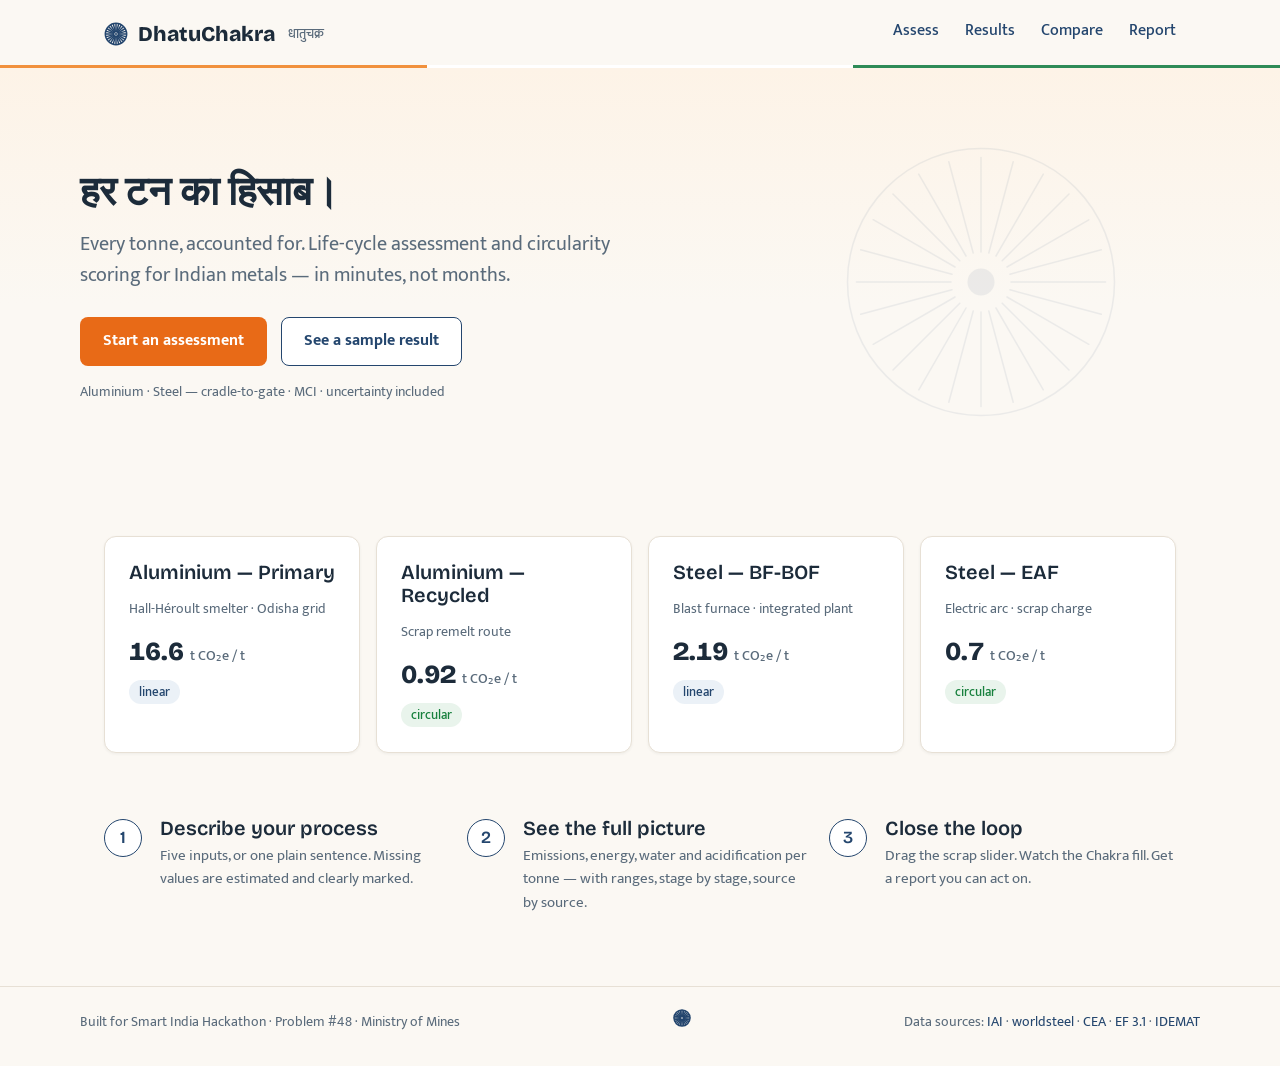
==== prototype/index.html @ 699bd493 "Internal round: DhatuChakra prototype, specs, and PPT build script - prototype/: 5-page offline HTML" ====
<!DOCTYPE html>
<html lang="en">
<head>
<meta charset="UTF-8">
<meta name="viewport" content="width=device-width, initial-scale=1.0">
<title>DhatuChakra — हर टन का हिसाब</title>
<link rel="stylesheet" href="assets/fonts/fonts.css">
<link rel="stylesheet" href="css/theme.css">
</head>
<body>

<header class="site-header">
  <div class="wrap">
    <a class="brand" href="index.html">
      <span class="chakra-mark" data-size="24"></span>
      <span class="word">DhatuChakra</span><span class="dev">धातुचक्र</span>
    </a>
    <nav class="nav">
      <a href="assess.html">Assess</a>
      <a href="results.html">Results</a>
      <a href="compare.html">Compare</a>
      <a href="report.html">Report</a>
    </nav>
  </div>
</header>
<div class="flag-band"><span></span><span></span><span></span></div>

<section class="hero">
  <div class="wrap inner">
    <div>
      <h1>हर टन का हिसाब।</h1>
      <p class="sub">Every tonne, accounted for. Life-cycle assessment and circularity scoring for Indian metals — in minutes, not months.</p>
      <div class="cta">
        <a class="btn btn-primary" href="assess.html">Start an assessment</a>
        <a class="btn btn-secondary" href="results.html" id="sampleBtn">See a sample result</a>
      </div>
      <p class="small quiet">Aluminium · Steel — cradle-to-gate · MCI · uncertainty included</p>
    </div>
    <div class="watermark chakra-mark" data-size="300"></div>
  </div>
</section>

<main class="wrap">
  <section class="mt-40">
    <div class="grid-4" id="presets"></div>
  </section>

  <section class="mt-64">
    <div class="grid-3 steps">
      <div class="step">
        <span class="n">1</span>
        <h3>Describe your process</h3>
        <p>Five inputs, or one plain sentence. Missing values are estimated and clearly marked.</p>
      </div>
      <div class="step">
        <span class="n">2</span>
        <h3>See the full picture</h3>
        <p>Emissions, energy, water and acidification per tonne — with ranges, stage by stage, source by source.</p>
      </div>
      <div class="step">
        <span class="n">3</span>
        <h3>Close the loop</h3>
        <p>Drag the scrap slider. Watch the Chakra fill. Get a report you can act on.</p>
      </div>
    </div>
  </section>
</main>

<footer class="site-footer">
  <div class="wrap inner">
    <p>Built for Smart India Hackathon · Problem #48 · Ministry of Mines</p>
    <span class="chakra-mark" data-size="18"></span>
    <p>Data sources:
      <a href="https://international-aluminium.org" target="_blank" rel="noopener">IAI</a> ·
      <a href="https://worldsteel.org" target="_blank" rel="noopener">worldsteel</a> ·
      <a href="https://cea.nic.in" target="_blank" rel="noopener">CEA</a> ·
      <a href="https://eplca.jrc.ec.europa.eu" target="_blank" rel="noopener">EF 3.1</a> ·
      <a href="https://www.idematapp.com" target="_blank" rel="noopener">IDEMAT</a></p>
  </div>
</footer>

<script src="js/data.js"></script>
<script src="js/calc.js"></script>
<script src="js/ui.js"></script>
<script>
(function () {
  const wrap = DC.$("#presets");
  wrap.innerHTML = DC.PRESETS.map(p => {
    const st = { metal: p.metal, region: p.region, r: p.r, cr: p.cr, s: p.s, elecOverride: null };
    const gwpT = DC.tonnes(DC.compute(st).gwp);
    const chipCls = p.chip === "circular" ? "chip green" : "chip";
    return `<div class="card preset" data-id="${p.id}">
      <h3>${p.title}</h3>
      <p class="route">${p.sub}</p>
      <p class="num">${DC.sig3(gwpT)} <small>t CO₂e / t</small></p>
      <p class="mt-8"><span class="${chipCls}">${p.chip}</span></p>
    </div>`;
  }).join("");
  wrap.addEventListener("click", e => {
    const card = e.target.closest(".preset");
    if (!card) return;
    DC.applyPreset(parseInt(card.dataset.id, 10));
    location.href = "results.html";
  });
  DC.$("#sampleBtn").addEventListener("click", () => DC.applyPreset(1));
})();
</script>
</body>
</html>
---- prototype/assets/fonts/fonts.css ----
/* vietnamese */
@font-face {
  font-family: 'Bricolage Grotesque';
  font-style: normal;
  font-weight: 600;
  font-stretch: 100%;
  font-display: swap;
  src: url(f2.woff2) format('woff2');
  unicode-range: U+0102-0103, U+0110-0111, U+0128-0129, U+0168-0169, U+01A0-01A1, U+01AF-01B0, U+0300-0301, U+0303-0304, U+0308-0309, U+0323, U+0329, U+1EA0-1EF9, U+20AB;
}
/* latin-ext */
@font-face {
  font-family: 'Bricolage Grotesque';
  font-style: normal;
  font-weight: 600;
  font-stretch: 100%;
  font-display: swap;
  src: url(f3.woff2) format('woff2');
  unicode-range: U+0100-02BA, U+02BD-02C5, U+02C7-02CC, U+02CE-02D7, U+02DD-02FF, U+0304, U+0308, U+0329, U+1D00-1DBF, U+1E00-1E9F, U+1EF2-1EFF, U+2020, U+20A0-20AB, U+20AD-20C0, U+2113, U+2C60-2C7F, U+A720-A7FF;
}
/* latin */
@font-face {
  font-family: 'Bricolage Grotesque';
  font-style: normal;
  font-weight: 600;
  font-stretch: 100%;
  font-display: swap;
  src: url(f1.woff2) format('woff2');
  unicode-range: U+0000-00FF, U+0131, U+0152-0153, U+02BB-02BC, U+02C6, U+02DA, U+02DC, U+0304, U+0308, U+0329, U+2000-206F, U+20AC, U+2122, U+2191, U+2193, U+2212, U+2215, U+FEFF, U+FFFD;
}
/* vietnamese */
@font-face {
  font-family: 'Bricolage Grotesque';
  font-style: normal;
  font-weight: 800;
  font-stretch: 100%;
  font-display: swap;
  src: url(f2.woff2) format('woff2');
  unicode-range: U+0102-0103, U+0110-0111, U+0128-0129, U+0168-0169, U+01A0-01A1, U+01AF-01B0, U+0300-0301, U+0303-0304, U+0308-0309, U+0323, U+0329, U+1EA0-1EF9, U+20AB;
}
/* latin-ext */
@font-face {
  font-family: 'Bricolage Grotesque';
  font-style: normal;
  font-weight: 800;
  font-stretch: 100%;
  font-display: swap;
  src: url(f3.woff2) format('woff2');
  unicode-range: U+0100-02BA, U+02BD-02C5, U+02C7-02CC, U+02CE-02D7, U+02DD-02FF, U+0304, U+0308, U+0329, U+1D00-1DBF, U+1E00-1E9F, U+1EF2-1EFF, U+2020, U+20A0-20AB, U+20AD-20C0, U+2113, U+2C60-2C7F, U+A720-A7FF;
}
/* latin */
@font-face {
  font-family: 'Bricolage Grotesque';
  font-style: normal;
  font-weight: 800;
  font-stretch: 100%;
  font-display: swap;
  src: url(f1.woff2) format('woff2');
  unicode-range: U+0000-00FF, U+0131, U+0152-0153, U+02BB-02BC, U+02C6, U+02DA, U+02DC, U+0304, U+0308, U+0329, U+2000-206F, U+20AC, U+2122, U+2191, U+2193, U+2212, U+2215, U+FEFF, U+FFFD;
}
/* devanagari */
@font-face {
  font-family: 'Mukta';
  font-style: normal;
  font-weight: 400;
  font-display: swap;
  src: url(f10.woff2) format('woff2');
  unicode-range: U+0900-097F, U+1CD0-1CF9, U+200C-200D, U+20A8, U+20B9, U+20F0, U+25CC, U+A830-A839, U+A8E0-A8FF, U+11B00-11B09;
}
/* latin-ext */
@font-face {
  font-family: 'Mukta';
  font-style: normal;
  font-weight: 400;
  font-display: swap;
  src: url(f12.woff2) format('woff2');
  unicode-range: U+0100-02BA, U+02BD-02C5, U+02C7-02CC, U+02CE-02D7, U+02DD-02FF, U+0304, U+0308, U+0329, U+1D00-1DBF, U+1E00-1E9F, U+1EF2-1EFF, U+2020, U+20A0-20AB, U+20AD-20C0, U+2113, U+2C60-2C7F, U+A720-A7FF;
}
/* latin */
@font-face {
  font-family: 'Mukta';
  font-style: normal;
  font-weight: 400;
  font-display: swap;
  src: url(f11.woff2) format('woff2');
  unicode-range: U+0000-00FF, U+0131, U+0152-0153, U+02BB-02BC, U+02C6, U+02DA, U+02DC, U+0304, U+0308, U+0329, U+2000-206F, U+20AC, U+2122, U+2191, U+2193, U+2212, U+2215, U+FEFF, U+FFFD;
}
/* devanagari */
@font-face {
  font-family: 'Mukta';
  font-style: normal;
  font-weight: 500;
  font-display: swap;
  src: url(f5.woff2) format('woff2');
  unicode-range: U+0900-097F, U+1CD0-1CF9, U+200C-200D, U+20A8, U+20B9, U+20F0, U+25CC, U+A830-A839, U+A8E0-A8FF, U+11B00-11B09;
}
/* latin-ext */
@font-face {
  font-family: 'Mukta';
  font-style: normal;
  font-weight: 500;
  font-display: swap;
  src: url(f4.woff2) format('woff2');
  unicode-range: U+0100-02BA, U+02BD-02C5, U+02C7-02CC, U+02CE-02D7, U+02DD-02FF, U+0304, U+0308, U+0329, U+1D00-1DBF, U+1E00-1E9F, U+1EF2-1EFF, U+2020, U+20A0-20AB, U+20AD-20C0, U+2113, U+2C60-2C7F, U+A720-A7FF;
}
/* latin */
@font-face {
  font-family: 'Mukta';
  font-style: normal;
  font-weight: 500;
  font-display: swap;
  src: url(f6.woff2) format('woff2');
  unicode-range: U+0000-00FF, U+0131, U+0152-0153, U+02BB-02BC, U+02C6, U+02DA, U+02DC, U+0304, U+0308, U+0329, U+2000-206F, U+20AC, U+2122, U+2191, U+2193, U+2212, U+2215, U+FEFF, U+FFFD;
}
/* devanagari */
@font-face {
  font-family: 'Mukta';
  font-style: normal;
  font-weight: 700;
  font-display: swap;
  src: url(f8.woff2) format('woff2');
  unicode-range: U+0900-097F, U+1CD0-1CF9, U+200C-200D, U+20A8, U+20B9, U+20F0, U+25CC, U+A830-A839, U+A8E0-A8FF, U+11B00-11B09;
}
/* latin-ext */
@font-face {
  font-family: 'Mukta';
  font-style: normal;
  font-weight: 700;
  font-display: swap;
  src: url(f7.woff2) format('woff2');
  unicode-range: U+0100-02BA, U+02BD-02C5, U+02C7-02CC, U+02CE-02D7, U+02DD-02FF, U+0304, U+0308, U+0329, U+1D00-1DBF, U+1E00-1E9F, U+1EF2-1EFF, U+2020, U+20A0-20AB, U+20AD-20C0, U+2113, U+2C60-2C7F, U+A720-A7FF;
}
/* latin */
@font-face {
  font-family: 'Mukta';
  font-style: normal;
  font-weight: 700;
  font-display: swap;
  src: url(f9.woff2) format('woff2');
  unicode-range: U+0000-00FF, U+0131, U+0152-0153, U+02BB-02BC, U+02C6, U+02DA, U+02DC, U+0304, U+0308, U+0329, U+2000-206F, U+20AC, U+2122, U+2191, U+2193, U+2212, U+2215, U+FEFF, U+FFFD;
}
---- prototype/css/theme.css ----
/* DhatuChakra — theme.css. Single source of visual truth (see DESIGN.md). */

:root {
  /* Paper & ink */
  --paper:      #FBF8F3;
  --card:       #FFFFFF;
  --ink:        #1C2B3A;
  --ink-soft:   #5A6B7B;
  --line:       #E7E0D5;

  /* Tricolor, tuned for UI */
  --saffron:      #E86A17;
  --saffron-deep: #B84E0A;
  --saffron-wash: #FCEFE3;
  --green:        #17803D;
  --green-wash:   #E9F4EC;
  --navy:         #24466E;
  --navy-wash:    #EBF1F7;

  /* Data (charts only) */
  --bad:        #C03D2E;
  --neutral-1:  #C9A227;
  --neutral-2:  #7B8B99;

  --radius: 8px;
  --radius-card: 12px;
  --shadow: 0 1px 3px rgba(28,43,58,.06);
  --font-display: "Bricolage Grotesque", "Trebuchet MS", sans-serif;
  --font-body: "Mukta", "Nirmala UI", "Segoe UI", sans-serif;
}

* { margin: 0; padding: 0; box-sizing: border-box; }

html { font-size: 16px; }
body {
  background: var(--paper);
  color: var(--ink);
  font-family: var(--font-body);
  line-height: 1.55;
  -webkit-font-smoothing: antialiased;
}

h1, h2, h3 { font-family: var(--font-display); line-height: 1.15; color: var(--ink); }
h1 { font-size: 40px; font-weight: 800; }
h2 { font-size: 28px; font-weight: 600; }
h3 { font-size: 20px; font-weight: 600; }
.small { font-size: 13.5px; color: var(--ink-soft); }
a { color: var(--navy); text-decoration: none; }
a:hover { text-decoration: underline; }

.wrap { max-width: 1120px; margin: 0 auto; padding: 0 24px; }

/* ---------- Header ---------- */
.site-header { background: var(--paper); }
.site-header .wrap {
  display: flex; align-items: center; justify-content: space-between;
  padding-top: 18px; padding-bottom: 14px;
}
.brand { display: flex; align-items: center; gap: 10px; color: var(--ink); }
.brand:hover { text-decoration: none; }
.brand svg { display: block; }
.brand .word { font-family: var(--font-display); font-weight: 800; font-size: 21px; letter-spacing: -.01em; }
.brand .dev { font-family: var(--font-body); font-weight: 500; font-size: 13px; color: var(--ink-soft); margin-left: 2px; }
.nav { display: flex; gap: 26px; }
.nav a { font-weight: 500; color: var(--navy); padding-bottom: 3px; border-bottom: 2px solid transparent; }
.nav a:hover { text-decoration: none; border-bottom-color: var(--line); }
.nav a.active { border-bottom-color: var(--saffron); }
.flag-band { height: 3px; display: flex; }
.flag-band span { flex: 1; }
.flag-band span:nth-child(1) { background: #F1913D; }
.flag-band span:nth-child(2) { background: #FFFFFF; }
.flag-band span:nth-child(3) { background: #2E8B57; }

/* ---------- Footer ---------- */
.site-footer { margin-top: 72px; border-top: 1px solid var(--line); }
.site-footer .inner {
  display: flex; align-items: center; justify-content: space-between; gap: 16px;
  padding: 22px 0 30px; flex-wrap: wrap;
}
.site-footer p { font-size: 13.5px; color: var(--ink-soft); }

/* ---------- Buttons ---------- */
.btn {
  display: inline-block; font-family: var(--font-body); font-weight: 700; font-size: 16px;
  padding: 11px 22px; border-radius: var(--radius); border: 1px solid transparent;
  cursor: pointer; transition: background .15s ease, border-color .15s ease;
}
.btn:hover { text-decoration: none; }
.btn-primary { background: var(--saffron); color: #fff; }
.btn-primary:hover { background: var(--saffron-deep); }
.btn-secondary { background: var(--card); color: var(--navy); border-color: var(--navy); }
.btn-secondary:hover { background: var(--navy-wash); }
.btn-block { display: block; width: 100%; text-align: center; }

/* ---------- Cards ---------- */
.card {
  background: var(--card); border: 1px solid var(--line);
  border-radius: var(--radius-card); box-shadow: var(--shadow); padding: 24px;
}
.card h3 { margin-bottom: 14px; }

/* KPI card */
.kpi { border-left: 4px solid var(--navy); }
.kpi.accent { border-left-color: var(--saffron); }
.kpi.good { border-left-color: var(--green); }
.kpi .label { font-size: 13.5px; letter-spacing: .06em; text-transform: uppercase; color: var(--ink-soft); font-weight: 500; }
.kpi .value { font-family: var(--font-display); font-weight: 800; font-size: 34px; margin: 2px 0; font-variant-numeric: tabular-nums; }
.kpi .unit { font-family: var(--font-body); font-weight: 500; font-size: 16px; color: var(--ink-soft); margin-left: 4px; }
.kpi .range { font-size: 13.5px; color: var(--ink-soft); font-variant-numeric: tabular-nums; }

/* Chips & badges */
.chip {
  display: inline-block; font-size: 13px; font-weight: 500; padding: 2px 10px;
  border-radius: 999px; background: var(--navy-wash); color: var(--navy);
}
.chip.green { background: var(--green-wash); color: var(--green); }
.chip.saffron { background: var(--saffron-wash); color: var(--saffron-deep); }
.badge {
  display: inline-block; font-size: 12px; font-weight: 500; padding: 2px 9px;
  border-radius: 999px; background: var(--saffron-wash); color: var(--saffron-deep);
  white-space: nowrap;
}
.badge.you { background: var(--navy-wash); color: var(--navy); }

/* ---------- Forms ---------- */
label.field-label { display: block; font-weight: 500; margin-bottom: 5px; font-size: 15px; }
select, input[type="text"], input[type="number"], textarea {
  width: 100%; font-family: var(--font-body); font-size: 15.5px; color: var(--ink);
  background: var(--card); border: 1px solid var(--line); border-radius: var(--radius);
  padding: 9px 12px;
}
select:focus, input:focus, textarea:focus { outline: 2px solid var(--navy-wash); border-color: var(--navy); }
textarea { resize: vertical; min-height: 96px; }
.form-row { margin-bottom: 18px; }

/* Segmented control */
.segmented { display: flex; border: 1px solid var(--line); border-radius: var(--radius); overflow: hidden; }
.segmented button {
  flex: 1; padding: 9px 0; font-family: var(--font-body); font-size: 15px; font-weight: 500;
  background: var(--card); color: var(--ink-soft); border: none; cursor: pointer;
}
.segmented button.on { background: var(--navy); color: #fff; }

/* Sliders */
.slider-row { display: flex; align-items: center; gap: 14px; }
.slider-row input[type="range"] { flex: 1; }
.slider-val {
  min-width: 54px; text-align: center; font-weight: 700; font-size: 14px;
  background: var(--saffron-wash); color: var(--saffron-deep);
  border-radius: var(--radius); padding: 3px 0; font-variant-numeric: tabular-nums;
}
input[type="range"] { -webkit-appearance: none; appearance: none; height: 4px; background: var(--line); border-radius: 2px; cursor: pointer; }
input[type="range"]::-webkit-slider-thumb {
  -webkit-appearance: none; appearance: none; width: 18px; height: 18px; border-radius: 50%;
  background: #fff; border: 2px solid var(--saffron); box-shadow: var(--shadow);
}
input[type="range"]::-moz-range-thumb {
  width: 16px; height: 16px; border-radius: 50%; background: #fff; border: 2px solid var(--saffron);
}
input[type="range"]::-moz-range-progress { background: var(--saffron); height: 4px; border-radius: 2px; }

/* Process detail rows */
.detail-row { display: flex; align-items: center; gap: 10px; margin-bottom: 12px; }
.detail-row .name { flex: 1.2; font-size: 15px; }
.detail-row input { flex: 1; text-align: right; font-variant-numeric: tabular-nums; }
.detail-row .u { width: 56px; font-size: 13.5px; color: var(--ink-soft); }

/* ---------- Tables ---------- */
table.plain { width: 100%; border-collapse: collapse; font-size: 14.5px; }
table.plain th {
  text-align: left; font-weight: 500; font-size: 13px; letter-spacing: .05em;
  text-transform: uppercase; color: var(--ink-soft); padding: 8px 12px 8px 0;
  border-bottom: 1px solid var(--line);
}
table.plain td { padding: 10px 12px 10px 0; border-bottom: 1px solid var(--line); vertical-align: top; }
table.plain tr:last-child td { border-bottom: none; }
table.plain td.src { color: var(--navy); }

/* ---------- Layout helpers ---------- */
.grid-4 { display: grid; grid-template-columns: repeat(4, 1fr); gap: 16px; }
.grid-3 { display: grid; grid-template-columns: repeat(3, 1fr); gap: 16px; }
.grid-2-1 { display: grid; grid-template-columns: 2fr 1fr; gap: 24px; }
.grid-1-1 { display: grid; grid-template-columns: 1fr 1fr; gap: 24px; }
.grid-62-38 { display: grid; grid-template-columns: 62fr 38fr; gap: 24px; }
.stack > * + * { margin-top: 24px; }
.mt-8 { margin-top: 8px; } .mt-16 { margin-top: 16px; } .mt-24 { margin-top: 24px; }
.mt-40 { margin-top: 40px; } .mt-64 { margin-top: 64px; }
.row { display: flex; align-items: center; gap: 12px; }
.row.between { justify-content: space-between; }
.center { text-align: center; }
@media (max-width: 900px) {
  .grid-4 { grid-template-columns: repeat(2, 1fr); }
  .grid-3, .grid-2-1, .grid-1-1, .grid-62-38 { grid-template-columns: 1fr; }
  h1 { font-size: 32px; }
}

/* ---------- Hero (index only) ---------- */
.hero { background: linear-gradient(180deg, #FDF3E7 0%, #FBF8F3 55%); }
.hero .inner { display: grid; grid-template-columns: 60fr 40fr; gap: 24px; padding: 64px 0 56px; align-items: center; }
.hero .watermark { justify-self: center; opacity: .07; }
.hero .sub { font-size: 20px; font-weight: 400; color: var(--ink-soft); max-width: 46ch; margin-top: 14px; font-family: var(--font-body); }
.hero .cta { margin-top: 26px; display: flex; gap: 14px; }
.hero .quiet { margin-top: 16px; }
@media (max-width: 900px) { .hero .inner { grid-template-columns: 1fr; } .hero .watermark { display: none; } }

/* Preset cards */
.preset { cursor: pointer; transition: box-shadow .15s ease, border-color .15s ease; }
.preset:hover { border-color: var(--saffron); box-shadow: 0 3px 10px rgba(28,43,58,.10); }
.preset .route { font-size: 14px; color: var(--ink-soft); margin: 2px 0 12px; }
.preset .num { font-family: var(--font-display); font-weight: 800; font-size: 26px; font-variant-numeric: tabular-nums; }
.preset .num small { font-family: var(--font-body); font-weight: 500; font-size: 14px; color: var(--ink-soft); }

/* How-it-works */
.steps { counter-reset: step; }
.step { position: relative; padding-left: 56px; }
.step .n {
  position: absolute; left: 0; top: 2px; width: 38px; height: 38px; border-radius: 50%;
  border: 1.5px solid var(--navy); color: var(--navy); font-family: var(--font-display);
  font-weight: 600; font-size: 17px; display: flex; align-items: center; justify-content: center;
  background: var(--card);
}
.step h3 { margin-bottom: 4px; }
.step p { color: var(--ink-soft); font-size: 15px; }

/* ---------- Charts ---------- */
.chart-note { font-size: 13.5px; color: var(--ink-soft); margin-top: 10px; }
.legend { display: flex; flex-wrap: wrap; gap: 14px; margin-top: 12px; font-size: 13.5px; color: var(--ink-soft); }
.legend .sw { display: inline-block; width: 11px; height: 11px; border-radius: 2px; margin-right: 6px; vertical-align: -1px; }

/* Delta strip (compare) */
.delta-strip { background: var(--card); border: 1px solid var(--line); border-radius: var(--radius-card); box-shadow: var(--shadow); padding: 26px 24px; text-align: center; }
.delta-strip .big { font-family: var(--font-display); font-weight: 800; font-size: 42px; font-variant-numeric: tabular-nums; }
.delta-strip .big.good { color: var(--green); }
.delta-strip .big.worse { color: var(--bad); }
.delta-strip .line2 { font-size: 16px; color: var(--ink-soft); margin-top: 4px; }
.delta-strip .human { font-size: 15px; margin-top: 12px; color: var(--ink); }

/* Recommendation cards */
.rec h3 { font-size: 17px; margin-bottom: 8px; }
.rec p { font-size: 14.5px; color: var(--ink-soft); margin-bottom: 12px; }

/* Mini scenario cards on compare */
.scen-kpis { display: flex; gap: 20px; align-items: flex-start; margin-top: 8px; }
.scen-kpis .gwp-big { font-family: var(--font-display); font-weight: 800; font-size: 38px; font-variant-numeric: tabular-nums; }
.scen-kpis .minis { font-size: 14px; color: var(--ink-soft); line-height: 1.8; }

/* ---------- Report page ---------- */
.report-sheet {
  background: #fff; max-width: 800px; margin: 40px auto; padding: 56px 64px;
  border: 1px solid var(--line); border-radius: 4px; box-shadow: var(--shadow);
}
.report-sheet h1 { font-size: 26px; }
.report-sheet h2 { font-size: 18px; margin: 28px 0 10px; padding-bottom: 6px; border-bottom: 1px solid var(--line); }
.report-sheet p, .report-sheet li { font-size: 14.5px; }
.report-sheet ol { padding-left: 20px; }
.report-head { display: flex; align-items: center; gap: 14px; padding-bottom: 18px; border-bottom: 2px solid var(--ink); }
.report-head .meta { margin-left: auto; text-align: right; font-size: 13px; color: var(--ink-soft); }
.report-actions { max-width: 800px; margin: 24px auto 0; display: flex; justify-content: flex-end; gap: 12px; padding: 0 24px; }

@media print {
  .site-header, .flag-band, .site-footer, .report-actions, .no-print { display: none !important; }
  body { background: #fff; }
  .report-sheet { border: none; box-shadow: none; margin: 0; padding: 0; max-width: none; }
}
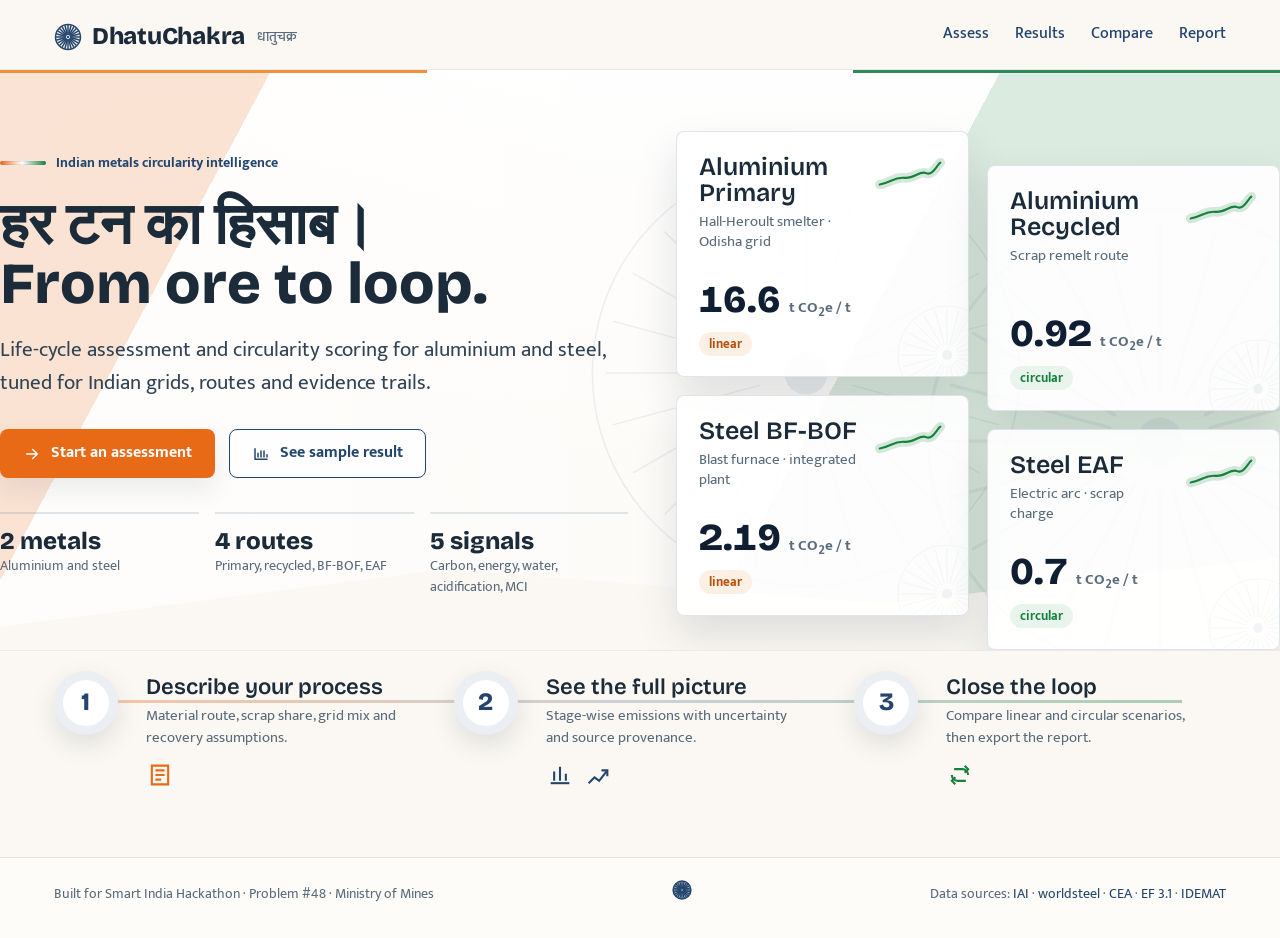
==== commit e95951f2: "UI: Refine layout alignment and premium dashboard styling" ====
--- a/prototype/index.html
+++ b/prototype/index.html
@@ -3,19 +3,434 @@
 <head>
 <meta charset="UTF-8">
 <meta name="viewport" content="width=device-width, initial-scale=1.0">
-<title>DhatuChakra — हर टन का हिसाब</title>
+<title>DhatuChakra &mdash; &#2361;&#2352; &#2335;&#2344; &#2325;&#2366; &#2361;&#2367;&#2360;&#2366;&#2348;</title>
 <link rel="stylesheet" href="assets/fonts/fonts.css">
 <link rel="stylesheet" href="css/theme.css">
+<style>
+  .home-page {
+    min-height: 100vh;
+    background:
+      linear-gradient(180deg, rgba(255,255,255,.92), rgba(251,248,243,.96) 48%, var(--paper)),
+      radial-gradient(circle at 14% 14%, rgba(232,106,23,.16), transparent 30%),
+      radial-gradient(circle at 88% 40%, rgba(23,128,61,.13), transparent 32%);
+    overflow-x: hidden;
+  }
+
+  .home-page * { letter-spacing: 0; }
+  .home-page .wrap {
+    width: 100%;
+    max-width: 1420px;
+    padding-left: clamp(24px, 4.2vw, 68px);
+    padding-right: clamp(24px, 4.2vw, 68px);
+  }
+  .home-page .site-header {
+    position: sticky;
+    top: 0;
+    z-index: 20;
+    background: rgba(251,248,243,.88);
+    border-bottom: 1px solid rgba(36,70,110,.08);
+    backdrop-filter: blur(16px);
+  }
+  .home-page .brand .word { font-size: 24px; }
+  .home-page .brand .dev { font-size: 14px; }
+
+  .home-hero {
+    position: relative;
+    overflow: hidden;
+    border-bottom: 1px solid rgba(36,70,110,.08);
+  }
+  .home-hero::before {
+    content: "";
+    position: absolute;
+    inset: 0;
+    background:
+      linear-gradient(118deg, rgba(232,106,23,.18) 0 17%, transparent 17% 63%, rgba(23,128,61,.15) 63% 100%),
+      linear-gradient(90deg, rgba(255,255,255,.72), rgba(255,255,255,.22));
+    clip-path: polygon(0 0, 100% 0, 100% 84%, 69% 92%, 35% 86%, 0 96%);
+    pointer-events: none;
+  }
+  .home-hero::after {
+    content: "";
+    position: absolute;
+    right: -140px;
+    top: 108px;
+    width: 520px;
+    height: 520px;
+    background: url("assets/chakra.svg") center / contain no-repeat;
+    opacity: .06;
+    pointer-events: none;
+  }
+  .home-hero .inner {
+    position: relative;
+    z-index: 1;
+    display: grid;
+    grid-template-columns: minmax(0, 1.02fr) minmax(390px, .98fr);
+    gap: 48px;
+    align-items: center;
+    padding: 58px 0 34px;
+  }
+
+  .home-kicker {
+    display: inline-flex;
+    align-items: center;
+    gap: 10px;
+    margin-bottom: 22px;
+    color: var(--navy);
+    font-weight: 800;
+    font-size: 14px;
+  }
+  .home-kicker::before {
+    content: "";
+    width: 46px;
+    height: 4px;
+    border-radius: 999px;
+    background: linear-gradient(90deg, var(--saffron), #fff 48%, var(--green));
+    box-shadow: inset 0 0 0 1px rgba(36,70,110,.08);
+  }
+  .home-hero h1 {
+    max-width: 760px;
+    font-size: 58px;
+    line-height: 1.02;
+    font-weight: 800;
+  }
+  .home-hero .sub {
+    max-width: 650px;
+    margin-top: 20px;
+    color: #314354;
+    font-size: 21px;
+    line-height: 1.55;
+  }
+  .home-cta {
+    display: flex;
+    flex-wrap: wrap;
+    gap: 14px;
+    margin-top: 30px;
+  }
+  .home-page .btn {
+    display: inline-flex;
+    align-items: center;
+    gap: 10px;
+    min-height: 48px;
+    border-radius: 8px;
+    box-shadow: 0 12px 24px rgba(28,43,58,.08);
+  }
+  .home-page .btn svg {
+    width: 18px;
+    height: 18px;
+    flex: 0 0 auto;
+  }
+  .home-page .btn-secondary {
+    background: rgba(255,255,255,.78);
+    box-shadow: none;
+  }
+  .home-proof {
+    display: grid;
+    grid-template-columns: repeat(3, minmax(0, 1fr));
+    gap: 16px;
+    max-width: 660px;
+    margin-top: 34px;
+  }
+  .home-proof span {
+    display: block;
+    padding-top: 14px;
+    border-top: 2px solid rgba(36,70,110,.13);
+    color: var(--ink-soft);
+    font-size: 14px;
+  }
+  .home-proof strong {
+    display: block;
+    color: var(--ink);
+    font-family: var(--font-display);
+    font-size: 24px;
+    line-height: 1.1;
+  }
+
+  .home-showcase {
+    position: relative;
+    min-height: 470px;
+    display: flex;
+    align-items: center;
+  }
+  .home-showcase .showcase-chakra {
+    position: absolute;
+    left: -110px;
+    top: 50%;
+    width: 480px;
+    height: 480px;
+    transform: translateY(-50%);
+    opacity: .08;
+  }
+  .home-result-grid {
+    position: relative;
+    z-index: 2;
+    width: 100%;
+    display: grid;
+    grid-template-columns: repeat(2, minmax(0, 1fr));
+    gap: 18px;
+  }
+  .home-result-card {
+    position: relative;
+    min-height: 174px;
+    padding: 22px 22px 20px;
+    background: rgba(255,255,255,.9);
+    border: 1px solid rgba(36,70,110,.14);
+    border-radius: 8px;
+    box-shadow: 0 20px 42px rgba(28,43,58,.13);
+    cursor: pointer;
+    overflow: hidden;
+    transition: transform .18s ease, border-color .18s ease, box-shadow .18s ease;
+  }
+  .home-result-card:nth-child(2),
+  .home-result-card:nth-child(4) {
+    transform: translateY(34px);
+  }
+  .home-result-card:hover,
+  .home-result-card:focus-within {
+    transform: translateY(-4px);
+    border-color: rgba(232,106,23,.65);
+    box-shadow: 0 24px 48px rgba(28,43,58,.17);
+  }
+  .home-result-card:focus-visible {
+    outline: 3px solid rgba(36,70,110,.28);
+    outline-offset: 3px;
+  }
+  .home-result-card:nth-child(2):hover,
+  .home-result-card:nth-child(4):hover,
+  .home-result-card:nth-child(2):focus-within,
+  .home-result-card:nth-child(4):focus-within {
+    transform: translateY(24px);
+  }
+  .home-result-card h3 {
+    max-width: 10ch;
+    margin-bottom: 7px;
+    font-size: 25px;
+    line-height: 1.04;
+  }
+  .home-result-card .route {
+    min-height: 42px;
+    color: var(--ink-soft);
+    font-size: 14.5px;
+    line-height: 1.35;
+  }
+  .home-result-card .metric {
+    display: flex;
+    align-items: flex-end;
+    justify-content: space-between;
+    gap: 12px;
+    margin-top: 14px;
+  }
+  .home-result-card .num {
+    color: #0F1E33;
+    font-family: var(--font-display);
+    font-size: 38px;
+    font-weight: 800;
+    line-height: 1;
+    font-variant-numeric: tabular-nums;
+  }
+  .home-result-card .num small {
+    color: var(--ink-soft);
+    font-family: var(--font-body);
+    font-size: 15px;
+    font-weight: 600;
+  }
+  .home-result-card .card-top {
+    display: flex;
+    justify-content: space-between;
+    gap: 14px;
+  }
+  .home-result-card .mini-trend {
+    width: 72px;
+    height: 38px;
+    flex: 0 0 auto;
+    margin-top: 2px;
+  }
+  .home-result-card .mini-trend path:first-child {
+    fill: none;
+    stroke: rgba(23,128,61,.18);
+    stroke-width: 10;
+    stroke-linecap: round;
+  }
+  .home-result-card .mini-trend path:last-child {
+    fill: none;
+    stroke: var(--green);
+    stroke-width: 2.2;
+    stroke-linecap: round;
+    stroke-linejoin: round;
+  }
+  .home-result-card .chip {
+    margin-top: 12px;
+    font-weight: 700;
+  }
+  .home-result-card .chip.linear {
+    background: var(--saffron-wash);
+    color: var(--saffron-deep);
+  }
+  .home-result-card::after {
+    content: "";
+    position: absolute;
+    right: -34px;
+    bottom: -34px;
+    width: 110px;
+    height: 110px;
+    background: url("assets/chakra.svg") center / contain no-repeat;
+    opacity: .055;
+  }
+
+  .home-flow-section {
+    position: relative;
+    z-index: 2;
+    margin-top: -6px;
+    padding-bottom: 30px;
+  }
+  .home-flow {
+    position: relative;
+    display: grid;
+    grid-template-columns: repeat(3, minmax(0, 1fr));
+    gap: 28px;
+    padding: 26px 0 12px;
+  }
+  .home-flow::before {
+    content: "";
+    position: absolute;
+    left: 44px;
+    right: 44px;
+    top: 55px;
+    height: 3px;
+    background: linear-gradient(90deg, rgba(232,106,23,.35), rgba(36,70,110,.22), rgba(23,128,61,.35));
+  }
+  .flow-step {
+    position: relative;
+    display: grid;
+    grid-template-columns: 76px minmax(0, 1fr);
+    gap: 16px;
+    align-items: start;
+  }
+  .flow-step .n {
+    position: relative;
+    z-index: 1;
+    width: 64px;
+    height: 64px;
+    display: flex;
+    align-items: center;
+    justify-content: center;
+    border: 9px solid rgba(36,70,110,.09);
+    border-radius: 50%;
+    background: #fff;
+    color: var(--navy);
+    box-shadow: 0 10px 26px rgba(28,43,58,.12);
+    font-family: var(--font-display);
+    font-size: 25px;
+    font-weight: 800;
+  }
+  .flow-step h3 {
+    margin-top: 4px;
+    margin-bottom: 5px;
+    font-size: 22px;
+  }
+  .flow-step p {
+    max-width: 28ch;
+    color: var(--ink-soft);
+    font-size: 15px;
+    line-height: 1.45;
+  }
+  .flow-icon {
+    display: flex;
+    gap: 10px;
+    margin-top: 12px;
+    color: var(--navy);
+  }
+  .flow-icon svg {
+    width: 28px;
+    height: 28px;
+    stroke: currentColor;
+    stroke-width: 1.8;
+    fill: none;
+  }
+  .flow-step:nth-child(1) .flow-icon { color: var(--saffron); }
+  .flow-step:nth-child(3) .flow-icon { color: var(--green); }
+
+  .home-page .site-footer {
+    margin-top: 26px;
+    background: rgba(255,255,255,.45);
+  }
+
+  @media (max-width: 1020px) {
+    .home-hero .inner {
+      grid-template-columns: 1fr;
+      gap: 28px;
+      min-height: auto;
+      padding-top: 48px;
+    }
+    .home-hero h1 { font-size: 48px; }
+    .home-showcase { min-height: auto; padding-bottom: 44px; }
+    .home-showcase .showcase-chakra { left: 50%; transform: translate(-50%, -50%); }
+    .home-result-card:nth-child(2),
+    .home-result-card:nth-child(4),
+    .home-result-card:nth-child(2):hover,
+    .home-result-card:nth-child(4):hover {
+      transform: none;
+    }
+    .home-flow-section { margin-top: 0; }
+  }
+
+  @media (max-width: 760px) {
+    .home-page .site-header .wrap {
+      align-items: flex-start;
+      gap: 14px;
+    }
+    .home-page .brand {
+      flex-wrap: wrap;
+      row-gap: 2px;
+    }
+    .home-page .brand .word { font-size: 21px; }
+    .home-page .brand .dev { width: 100%; margin-left: 34px; }
+    .home-page .nav {
+      gap: 12px;
+      flex-wrap: wrap;
+      justify-content: flex-end;
+      font-size: 14px;
+    }
+    .home-hero h1 { font-size: 38px; }
+    .home-hero .sub { font-size: 18px; }
+    .home-proof,
+    .home-result-grid,
+    .home-flow {
+      grid-template-columns: 1fr;
+    }
+    .home-result-card { min-height: auto; }
+    .home-flow {
+      gap: 22px;
+      padding-top: 10px;
+    }
+    .home-flow::before { display: none; }
+    .flow-step { grid-template-columns: 64px 1fr; }
+    .flow-step .n {
+      width: 56px;
+      height: 56px;
+      font-size: 22px;
+      border-width: 8px;
+    }
+  }
+
+  @media (max-width: 620px) {
+    .home-page .site-header .wrap {
+      flex-direction: column;
+    }
+    .home-page .nav {
+      justify-content: flex-start;
+    }
+  }
+</style>
 </head>
-<body>
+<body class="home-page">
 
 <header class="site-header">
   <div class="wrap">
     <a class="brand" href="index.html">
-      <span class="chakra-mark" data-size="24"></span>
-      <span class="word">DhatuChakra</span><span class="dev">धातुचक्र</span>
+      <span class="chakra-mark" data-size="28"></span>
+      <span class="word">DhatuChakra</span><span class="dev">&#2343;&#2366;&#2340;&#2369;&#2330;&#2325;&#2381;&#2352;</span>
     </a>
-    <nav class="nav">
+    <nav class="nav" aria-label="Primary">
       <a href="assess.html">Assess</a>
       <a href="results.html">Results</a>
       <a href="compare.html">Compare</a>
@@ -23,44 +438,71 @@
     </nav>
   </div>
 </header>
-<div class="flag-band"><span></span><span></span><span></span></div>
-
-<section class="hero">
+<div class="flag-band" aria-hidden="true"><span></span><span></span><span></span></div>
+
+<section class="home-hero">
   <div class="wrap inner">
-    <div>
-      <h1>हर टन का हिसाब।</h1>
-      <p class="sub">Every tonne, accounted for. Life-cycle assessment and circularity scoring for Indian metals — in minutes, not months.</p>
-      <div class="cta">
-        <a class="btn btn-primary" href="assess.html">Start an assessment</a>
-        <a class="btn btn-secondary" href="results.html" id="sampleBtn">See a sample result</a>
-      </div>
-      <p class="small quiet">Aluminium · Steel — cradle-to-gate · MCI · uncertainty included</p>
+    <div class="hero-copy">
+      <p class="home-kicker">Indian metals circularity intelligence</p>
+      <h1>&#2361;&#2352; &#2335;&#2344; &#2325;&#2366; &#2361;&#2367;&#2360;&#2366;&#2348;&#2404;<br>From ore to loop.</h1>
+      <p class="sub">Life-cycle assessment and circularity scoring for aluminium and steel, tuned for Indian grids, routes and evidence trails.</p>
+      <div class="home-cta">
+        <a class="btn btn-primary" href="assess.html">
+          <svg viewBox="0 0 24 24" aria-hidden="true"><path d="M5 12h14M13 6l6 6-6 6" fill="none" stroke="currentColor" stroke-width="2" stroke-linecap="round" stroke-linejoin="round"/></svg>
+          Start an assessment
+        </a>
+        <a class="btn btn-secondary" href="results.html" id="sampleBtn">
+          <svg viewBox="0 0 24 24" aria-hidden="true"><path d="M4 19V5M4 19h16M8 16v-5M12 16V8M16 16v-8M20 16v-3" fill="none" stroke="currentColor" stroke-width="2" stroke-linecap="round"/></svg>
+          See sample result
+        </a>
+      </div>
+      <div class="home-proof" aria-label="Assessment coverage">
+        <span><strong>2 metals</strong>Aluminium and steel</span>
+        <span><strong>4 routes</strong>Primary, recycled, BF-BOF, EAF</span>
+        <span><strong>5 signals</strong>Carbon, energy, water, acidification, MCI</span>
+      </div>
     </div>
-    <div class="watermark chakra-mark" data-size="300"></div>
+
+    <div class="home-showcase" aria-label="Sample route results">
+      <div class="showcase-chakra chakra-mark" data-size="480" data-stroke="var(--navy)"></div>
+      <div class="home-result-grid" id="presets"></div>
+    </div>
   </div>
 </section>
 
 <main class="wrap">
-  <section class="mt-40">
-    <div class="grid-4" id="presets"></div>
-  </section>
-
-  <section class="mt-64">
-    <div class="grid-3 steps">
-      <div class="step">
+  <section class="home-flow-section" aria-label="Workflow">
+    <div class="home-flow">
+      <div class="flow-step">
         <span class="n">1</span>
-        <h3>Describe your process</h3>
-        <p>Five inputs, or one plain sentence. Missing values are estimated and clearly marked.</p>
-      </div>
-      <div class="step">
+        <div>
+          <h3>Describe your process</h3>
+          <p>Material route, scrap share, grid mix and recovery assumptions.</p>
+          <div class="flow-icon" aria-hidden="true">
+            <svg viewBox="0 0 24 24"><path d="M5 4h14v16H5z"/><path d="M8 8h8M8 12h8M8 16h5"/></svg>
+          </div>
+        </div>
+      </div>
+      <div class="flow-step">
         <span class="n">2</span>
-        <h3>See the full picture</h3>
-        <p>Emissions, energy, water and acidification per tonne — with ranges, stage by stage, source by source.</p>
-      </div>
-      <div class="step">
+        <div>
+          <h3>See the full picture</h3>
+          <p>Stage-wise emissions with uncertainty and source provenance.</p>
+          <div class="flow-icon" aria-hidden="true">
+            <svg viewBox="0 0 24 24"><path d="M4 19h16"/><path d="M7 17V9M12 17V5M17 17v-6"/></svg>
+            <svg viewBox="0 0 24 24"><path d="M4 19l5-5 4 3 7-9"/><path d="M15 8h5v5"/></svg>
+          </div>
+        </div>
+      </div>
+      <div class="flow-step">
         <span class="n">3</span>
-        <h3>Close the loop</h3>
-        <p>Drag the scrap slider. Watch the Chakra fill. Get a report you can act on.</p>
+        <div>
+          <h3>Close the loop</h3>
+          <p>Compare linear and circular scenarios, then export the report.</p>
+          <div class="flow-icon" aria-hidden="true">
+            <svg viewBox="0 0 24 24"><path d="M7 7h7a5 5 0 0 1 5 5"/><path d="M16 4l3 3-3 3"/><path d="M17 17h-7a5 5 0 0 1-5-5"/><path d="M8 20l-3-3 3-3"/></svg>
+          </div>
+        </div>
       </div>
     </div>
   </section>
@@ -68,13 +510,13 @@
 
 <footer class="site-footer">
   <div class="wrap inner">
-    <p>Built for Smart India Hackathon · Problem #48 · Ministry of Mines</p>
-    <span class="chakra-mark" data-size="18"></span>
+    <p>Built for Smart India Hackathon &middot; Problem #48 &middot; Ministry of Mines</p>
+    <span class="chakra-mark" data-size="20"></span>
     <p>Data sources:
-      <a href="https://international-aluminium.org" target="_blank" rel="noopener">IAI</a> ·
-      <a href="https://worldsteel.org" target="_blank" rel="noopener">worldsteel</a> ·
-      <a href="https://cea.nic.in" target="_blank" rel="noopener">CEA</a> ·
-      <a href="https://eplca.jrc.ec.europa.eu" target="_blank" rel="noopener">EF 3.1</a> ·
+      <a href="https://international-aluminium.org" target="_blank" rel="noopener">IAI</a> &middot;
+      <a href="https://worldsteel.org" target="_blank" rel="noopener">worldsteel</a> &middot;
+      <a href="https://cea.nic.in" target="_blank" rel="noopener">CEA</a> &middot;
+      <a href="https://eplca.jrc.ec.europa.eu" target="_blank" rel="noopener">EF 3.1</a> &middot;
       <a href="https://www.idematapp.com" target="_blank" rel="noopener">IDEMAT</a></p>
   </div>
 </footer>
@@ -84,17 +526,34 @@
 <script src="js/ui.js"></script>
 <script>
 (function () {
+  const display = {
+    1: { title: "Aluminium Primary", sub: "Hall-Heroult smelter · Odisha grid" },
+    2: { title: "Aluminium Recycled", sub: "Scrap remelt route" },
+    3: { title: "Steel BF-BOF", sub: "Blast furnace · integrated plant" },
+    4: { title: "Steel EAF", sub: "Electric arc · scrap charge" }
+  };
   const wrap = DC.$("#presets");
   wrap.innerHTML = DC.PRESETS.map(p => {
-    const st = { metal: p.metal, region: p.region, r: p.r, cr: p.cr, s: p.s, elecOverride: null };
+    const st = { metal: p.metal, routeKey: p.routeKey, region: p.region, r: p.r, cr: p.cr, s: p.s, elecOverride: null };
     const gwpT = DC.tonnes(DC.compute(st).gwp);
-    const chipCls = p.chip === "circular" ? "chip green" : "chip";
-    return `<div class="card preset" data-id="${p.id}">
-      <h3>${p.title}</h3>
-      <p class="route">${p.sub}</p>
-      <p class="num">${DC.sig3(gwpT)} <small>t CO₂e / t</small></p>
-      <p class="mt-8"><span class="${chipCls}">${p.chip}</span></p>
-    </div>`;
+    const clean = display[p.id] || { title: p.title, sub: p.sub };
+    const chipCls = p.chip === "circular" ? "chip green" : "chip linear";
+    return `<article class="home-result-card preset" data-id="${p.id}" tabindex="0" role="button" aria-label="Open sample result for ${clean.title}">
+      <div class="card-top">
+        <div>
+          <h3>${clean.title}</h3>
+          <p class="route">${clean.sub}</p>
+        </div>
+        <svg class="mini-trend" viewBox="0 0 76 40" aria-hidden="true">
+          <path d="M6 30 C18 28, 21 22, 32 23 S48 15, 55 18 S66 10, 70 7"></path>
+          <path d="M6 30 C18 28, 21 22, 32 23 S48 15, 55 18 S66 10, 70 7"></path>
+        </svg>
+      </div>
+      <div class="metric">
+        <p class="num">${DC.sig3(gwpT)} <small>t CO<sub>2</sub>e / t</small></p>
+      </div>
+      <span class="${chipCls}">${p.chip}</span>
+    </article>`;
   }).join("");
   wrap.addEventListener("click", e => {
     const card = e.target.closest(".preset");
@@ -102,6 +561,13 @@
     DC.applyPreset(parseInt(card.dataset.id, 10));
     location.href = "results.html";
   });
+  wrap.addEventListener("keydown", e => {
+    if (e.key !== "Enter" && e.key !== " ") return;
+    const card = e.target.closest(".preset");
+    if (!card) return;
+    e.preventDefault();
+    card.click();
+  });
   DC.$("#sampleBtn").addEventListener("click", () => DC.applyPreset(1));
 })();
 </script>
--- a/prototype/css/theme.css
+++ b/prototype/css/theme.css
@@ -257,8 +257,325 @@
 .report-head .meta { margin-left: auto; text-align: right; font-size: 13px; color: var(--ink-soft); }
 .report-actions { max-width: 800px; margin: 24px auto 0; display: flex; justify-content: flex-end; gap: 12px; padding: 0 24px; }
 
+/* ---------- Premium app pages ---------- */
+.app-page {
+  min-height: 100vh;
+  overflow-x: hidden;
+  background:
+    linear-gradient(180deg, rgba(255,255,255,.94), rgba(251,248,243,.96) 46%, var(--paper)),
+    radial-gradient(circle at 8% 10%, rgba(232,106,23,.15), transparent 30%),
+    radial-gradient(circle at 92% 20%, rgba(23,128,61,.12), transparent 34%);
+}
+.app-page * { letter-spacing: 0; }
+.app-page .wrap {
+  width: 100%;
+  max-width: 1420px;
+  padding-left: clamp(24px, 4.2vw, 68px);
+  padding-right: clamp(24px, 4.2vw, 68px);
+}
+.app-page .site-header {
+  position: sticky;
+  top: 0;
+  z-index: 20;
+  background: rgba(251,248,243,.88);
+  border-bottom: 1px solid rgba(36,70,110,.08);
+  backdrop-filter: blur(16px);
+}
+.app-page .brand .word { font-size: 24px; }
+.app-page .brand .dev { font-size: 14px; }
+.app-shell {
+  position: relative;
+  padding-top: 36px;
+}
+.app-shell::before {
+  content: "";
+  position: fixed;
+  right: -170px;
+  top: 120px;
+  width: 560px;
+  height: 560px;
+  background: url("../assets/chakra.svg") center / contain no-repeat;
+  opacity: .045;
+  pointer-events: none;
+}
+.page-hero {
+  position: relative;
+  z-index: 1;
+  display: grid;
+  grid-template-columns: minmax(0, 1fr) auto;
+  gap: 28px;
+  align-items: end;
+  padding: 12px 0 30px;
+}
+.page-kicker {
+  display: inline-flex;
+  align-items: center;
+  gap: 10px;
+  margin-bottom: 12px;
+  color: var(--navy);
+  font-size: 13px;
+  font-weight: 800;
+  text-transform: uppercase;
+}
+.page-kicker::before {
+  content: "";
+  width: 42px;
+  height: 4px;
+  border-radius: 999px;
+  background: linear-gradient(90deg, var(--saffron), #fff 48%, var(--green));
+  box-shadow: inset 0 0 0 1px rgba(36,70,110,.08);
+}
+.page-hero h1,
+.page-hero h2 {
+  max-width: 820px;
+  font-size: clamp(34px, 4vw, 54px);
+  line-height: 1.03;
+  font-weight: 800;
+}
+.page-hero h1 + p,
+.page-hero h2 + p {
+  max-width: 680px;
+  margin-top: 12px;
+  color: #314354;
+  font-size: 18px;
+  line-height: 1.52;
+}
+.page-actions {
+  display: flex;
+  flex-wrap: wrap;
+  justify-content: flex-end;
+  gap: 12px;
+}
+.app-page .btn {
+  display: inline-flex;
+  align-items: center;
+  justify-content: center;
+  gap: 10px;
+  min-height: 46px;
+  border-radius: 8px;
+}
+.app-page .btn svg {
+  width: 18px;
+  height: 18px;
+  flex: 0 0 auto;
+}
+.app-page .btn-block {
+  display: flex;
+  width: 100%;
+}
+.app-page .card,
+.app-page .delta-strip {
+  position: relative;
+  border-radius: 8px;
+  border-color: rgba(36,70,110,.13);
+  background: rgba(255,255,255,.9);
+  box-shadow: 0 18px 42px rgba(28,43,58,.09);
+}
+.app-page .card::before {
+  content: "";
+  position: absolute;
+  inset: 0 0 auto;
+  height: 3px;
+  border-radius: 8px 8px 0 0;
+  background: linear-gradient(90deg, var(--saffron), #fff 48%, var(--green));
+  opacity: .85;
+}
+.app-page .card h3 { font-size: 22px; }
+.app-page select,
+.app-page input[type="text"],
+.app-page input[type="number"],
+.app-page textarea {
+  border-color: rgba(36,70,110,.16);
+  background: rgba(255,255,255,.86);
+}
+.app-page .segmented button.on {
+  background: linear-gradient(135deg, var(--navy), #18314F);
+}
+.app-page .site-footer {
+  margin-top: 50px;
+  background: rgba(255,255,255,.45);
+}
+.hero-panel {
+  align-self: center;
+  width: min(420px, 100%);
+  padding: 22px;
+  border: 1px solid rgba(36,70,110,.13);
+  border-radius: 8px;
+  background: rgba(255,255,255,.72);
+  box-shadow: 0 18px 42px rgba(28,43,58,.08);
+}
+.hero-panel .mini-label {
+  margin-top: 0;
+  color: var(--ink-soft);
+  font-size: 13px;
+  font-weight: 700;
+  line-height: 1.2;
+  text-transform: uppercase;
+}
+.hero-panel .mini-big {
+  margin-top: 3px;
+  font-family: var(--font-display);
+  font-size: 31px;
+  font-weight: 800;
+  line-height: 1.05;
+}
+.hero-panel .mini-grid {
+  display: grid;
+  grid-template-columns: repeat(3, minmax(0, 1fr));
+  gap: 10px;
+  margin-top: 16px;
+}
+.hero-panel .mini-grid span {
+  min-height: 72px;
+  display: flex;
+  flex-direction: column;
+  justify-content: flex-start;
+  padding: 10px;
+  border: 1px solid rgba(36,70,110,.1);
+  border-radius: 8px;
+  background: rgba(255,255,255,.7);
+  color: var(--ink-soft);
+  font-size: 12.5px;
+  line-height: 1.25;
+}
+.hero-panel .mini-grid strong {
+  display: block;
+  margin-bottom: 4px;
+  color: var(--ink);
+  font-family: var(--font-display);
+  font-size: 20px;
+  line-height: 1;
+}
+.section-title {
+  margin-bottom: 16px;
+  color: var(--ink-soft);
+  font-size: 13px;
+  font-weight: 800;
+  text-transform: uppercase;
+}
+.input-divider {
+  border: none;
+  border-top: 1px solid var(--line);
+  margin: 24px 0 16px;
+}
+
+.hint-card {
+  margin-top: 18px;
+  padding: 18px;
+  border: 1px solid rgba(36,70,110,.1);
+  border-radius: 8px;
+  background: linear-gradient(135deg, rgba(232,106,23,.08), rgba(23,128,61,.07));
+}
+.data-chip-row {
+  display: flex;
+  flex-wrap: wrap;
+  gap: 8px;
+}
+.viz-card {
+  overflow: hidden;
+}
+.kpi .value {
+  line-height: 1;
+}
+.kpi .unit sub,
+.kpi .unit sup {
+  font-size: .68em;
+}
+.scenario-card.good {
+  border-color: rgba(23,128,61,.36);
+}
+.scenario-card.live {
+  border-color: rgba(232,106,23,.4);
+}
+.compare-controls .grid-3 {
+  gap: 24px;
+}
+.report-page .report-actions {
+  width: 100%;
+  max-width: 980px;
+  margin-top: 30px;
+  padding-left: clamp(24px, 4.2vw, 68px);
+  padding-right: clamp(24px, 4.2vw, 68px);
+}
+.report-page .report-sheet {
+  position: relative;
+  max-width: 980px;
+  border-radius: 8px;
+  overflow: hidden;
+}
+.report-page .report-sheet::before {
+  content: "";
+  position: absolute;
+  inset: 0 0 auto;
+  height: 5px;
+  background: linear-gradient(90deg, var(--saffron), #fff 48%, var(--green));
+}
+.report-page .report-head {
+  border-bottom-color: rgba(36,70,110,.18);
+}
+
+@media (max-width: 900px) {
+  .page-hero {
+    grid-template-columns: 1fr;
+    align-items: start;
+  }
+  .page-actions {
+    justify-content: flex-start;
+  }
+  .hero-panel {
+    width: 100%;
+  }
+}
+@media (max-width: 760px) {
+  .app-page .site-header .wrap {
+    align-items: flex-start;
+    gap: 14px;
+  }
+  .app-page .brand {
+    flex-wrap: wrap;
+    row-gap: 2px;
+  }
+  .app-page .brand .word { font-size: 21px; }
+  .app-page .brand .dev { width: 100%; margin-left: 34px; }
+  .app-page .nav {
+    gap: 12px;
+    flex-wrap: wrap;
+    justify-content: flex-end;
+    font-size: 14px;
+  }
+  .page-hero h1,
+  .page-hero h2 {
+    font-size: 38px;
+  }
+  .hero-panel .mini-grid {
+    grid-template-columns: 1fr;
+  }
+  .detail-row {
+    display: grid;
+    grid-template-columns: 1fr 1fr;
+  }
+  .detail-row .u,
+  .detail-row .badge {
+    width: auto;
+  }
+  .report-page .report-sheet {
+    margin-top: 24px;
+    padding: 42px 24px;
+  }
+}
+@media (max-width: 620px) {
+  .app-page .site-header .wrap {
+    flex-direction: column;
+  }
+  .app-page .nav {
+    justify-content: flex-start;
+  }
+}
+
 @media print {
   .site-header, .flag-band, .site-footer, .report-actions, .no-print { display: none !important; }
-  body { background: #fff; }
+  body, .app-page { background: #fff; }
+  .app-shell { padding-top: 0; }
+  .app-shell::before { display: none; }
   .report-sheet { border: none; box-shadow: none; margin: 0; padding: 0; max-width: none; }
 }
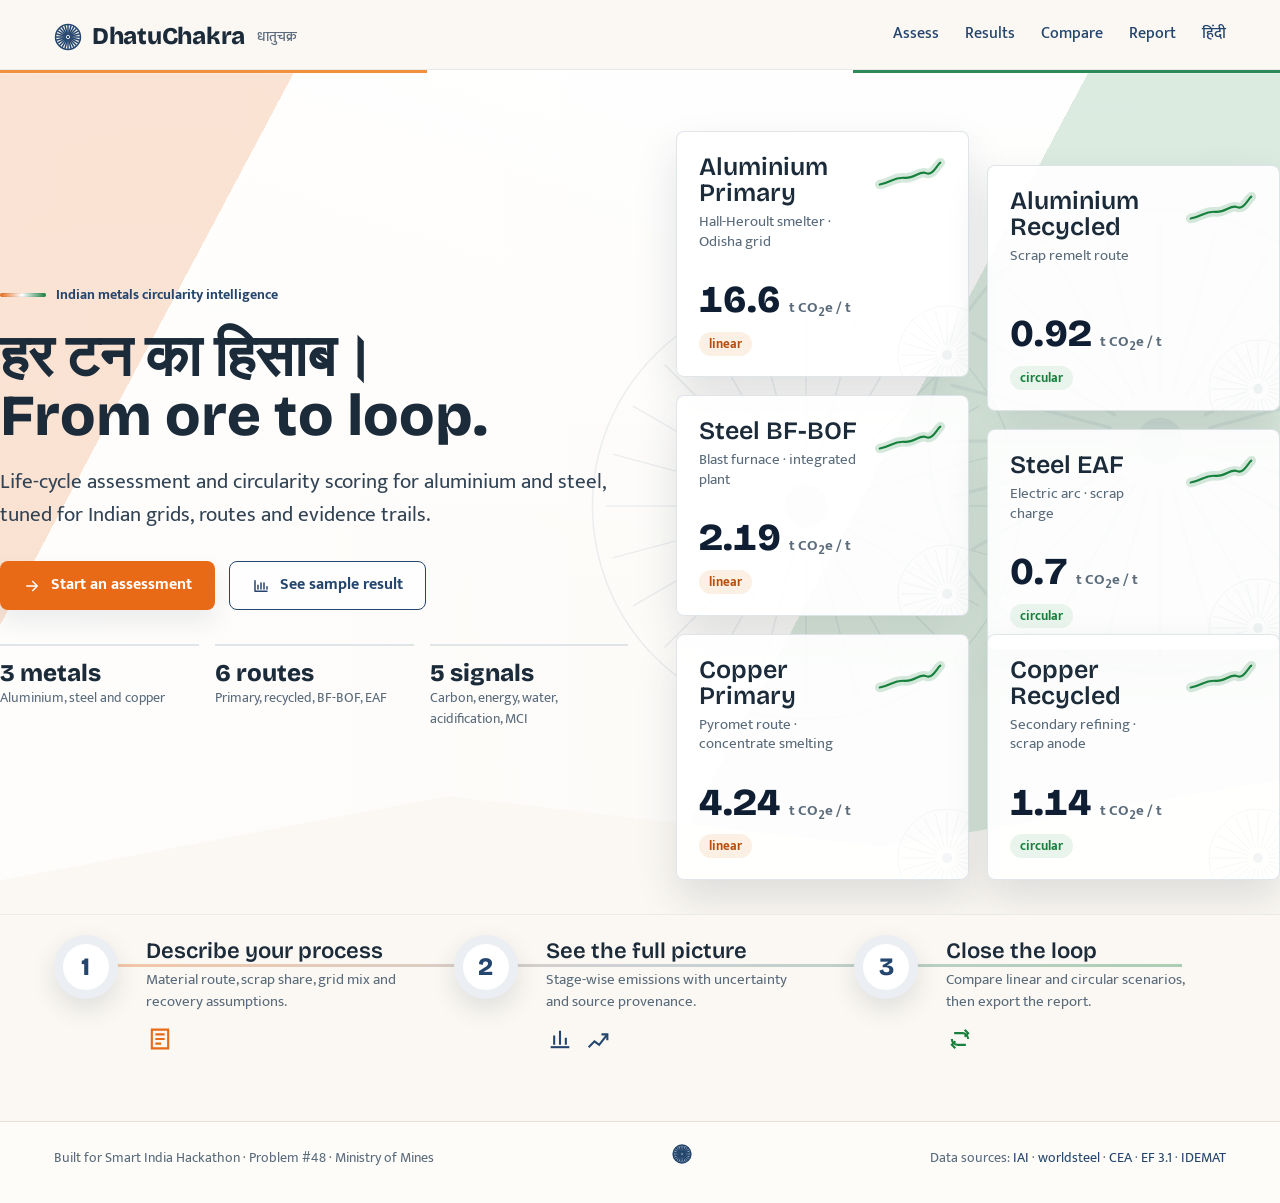
==== commit b4423dba: "Implement U6-U9: copper, Hindi toggle, benchmark strip, scenario library - U6: copper routes (primar" ====
--- a/prototype/index.html
+++ b/prototype/index.html
@@ -457,8 +457,8 @@
         </a>
       </div>
       <div class="home-proof" aria-label="Assessment coverage">
-        <span><strong>2 metals</strong>Aluminium and steel</span>
-        <span><strong>4 routes</strong>Primary, recycled, BF-BOF, EAF</span>
+        <span><strong>3 metals</strong>Aluminium, steel and copper</span>
+        <span><strong>6 routes</strong>Primary, recycled, BF-BOF, EAF</span>
         <span><strong>5 signals</strong>Carbon, energy, water, acidification, MCI</span>
       </div>
     </div>
@@ -471,6 +471,12 @@
 </section>
 
 <main class="wrap">
+  <section class="mt-40" id="savedSection" style="display:none" aria-label="Saved scenarios">
+    <p class="section-title">Scenario library</p>
+    <h3>Saved scenarios</h3>
+    <div class="grid-4 mt-16" id="savedGrid"></div>
+  </section>
+
   <section class="home-flow-section" aria-label="Workflow">
     <div class="home-flow">
       <div class="flow-step">
@@ -530,7 +536,9 @@
     1: { title: "Aluminium Primary", sub: "Hall-Heroult smelter · Odisha grid" },
     2: { title: "Aluminium Recycled", sub: "Scrap remelt route" },
     3: { title: "Steel BF-BOF", sub: "Blast furnace · integrated plant" },
-    4: { title: "Steel EAF", sub: "Electric arc · scrap charge" }
+    4: { title: "Steel EAF", sub: "Electric arc · scrap charge" },
+    5: { title: "Copper Primary", sub: "Pyromet route · concentrate smelting" },
+    6: { title: "Copper Recycled", sub: "Secondary refining · scrap anode" }
   };
   const wrap = DC.$("#presets");
   wrap.innerHTML = DC.PRESETS.map(p => {
@@ -569,6 +577,37 @@
     card.click();
   });
   DC.$("#sampleBtn").addEventListener("click", () => DC.applyPreset(1));
+
+  /* U9: scenario library */
+  function renderSaved() {
+    const list = DC.savedScenarios();
+    const section = DC.$("#savedSection");
+    if (!list.length) { section.style.display = "none"; return; }
+    section.style.display = "";
+    DC.$("#savedGrid").innerHTML = list.map(s => `
+      <article class="card" data-sid="${s.id}">
+        <h3 style="font-size:16px">${s.name}</h3>
+        <p class="small">${s.savedAt}</p>
+        <p class="mt-8" style="font-weight:700;font-variant-numeric:tabular-nums">
+          ${DC.sig3(s.gwp_t)} t CO<sub>2</sub>e / t &nbsp;·&nbsp; MCI ${s.mci.toFixed(2)}</p>
+        <div class="row mt-16">
+          <button class="btn btn-secondary load-scn" type="button" style="padding:6px 14px;font-size:14px">Load</button>
+          <button class="btn btn-secondary del-scn" type="button" style="padding:6px 14px;font-size:14px;color:var(--bad);border-color:var(--bad)">Delete</button>
+        </div>
+      </article>`).join("");
+  }
+  DC.$("#savedGrid").addEventListener("click", e => {
+    const card = e.target.closest("[data-sid]");
+    if (!card) return;
+    if (e.target.closest(".load-scn")) {
+      DC.loadScenario(card.dataset.sid);
+      location.href = "results.html";
+    } else if (e.target.closest(".del-scn")) {
+      DC.deleteScenario(card.dataset.sid);
+      renderSaved();
+    }
+  });
+  renderSaved();
 })();
 </script>
 </body>
